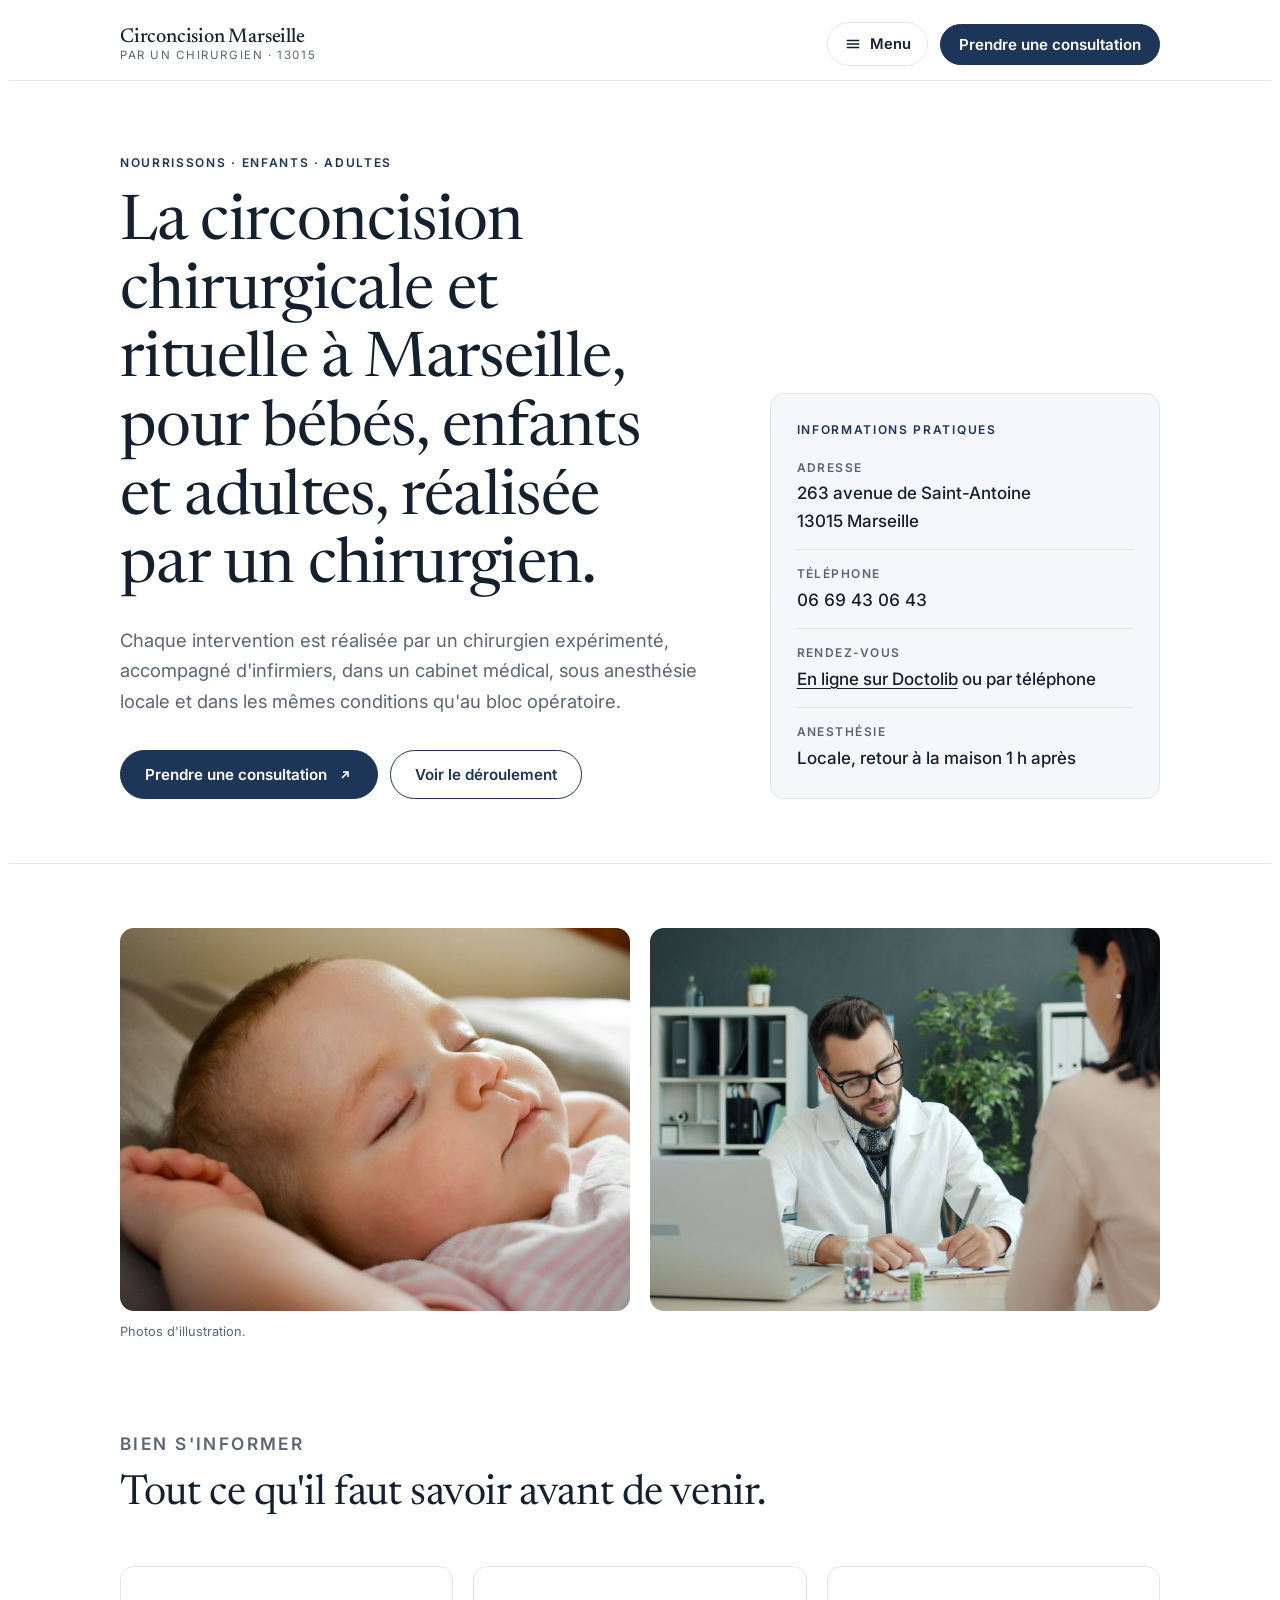
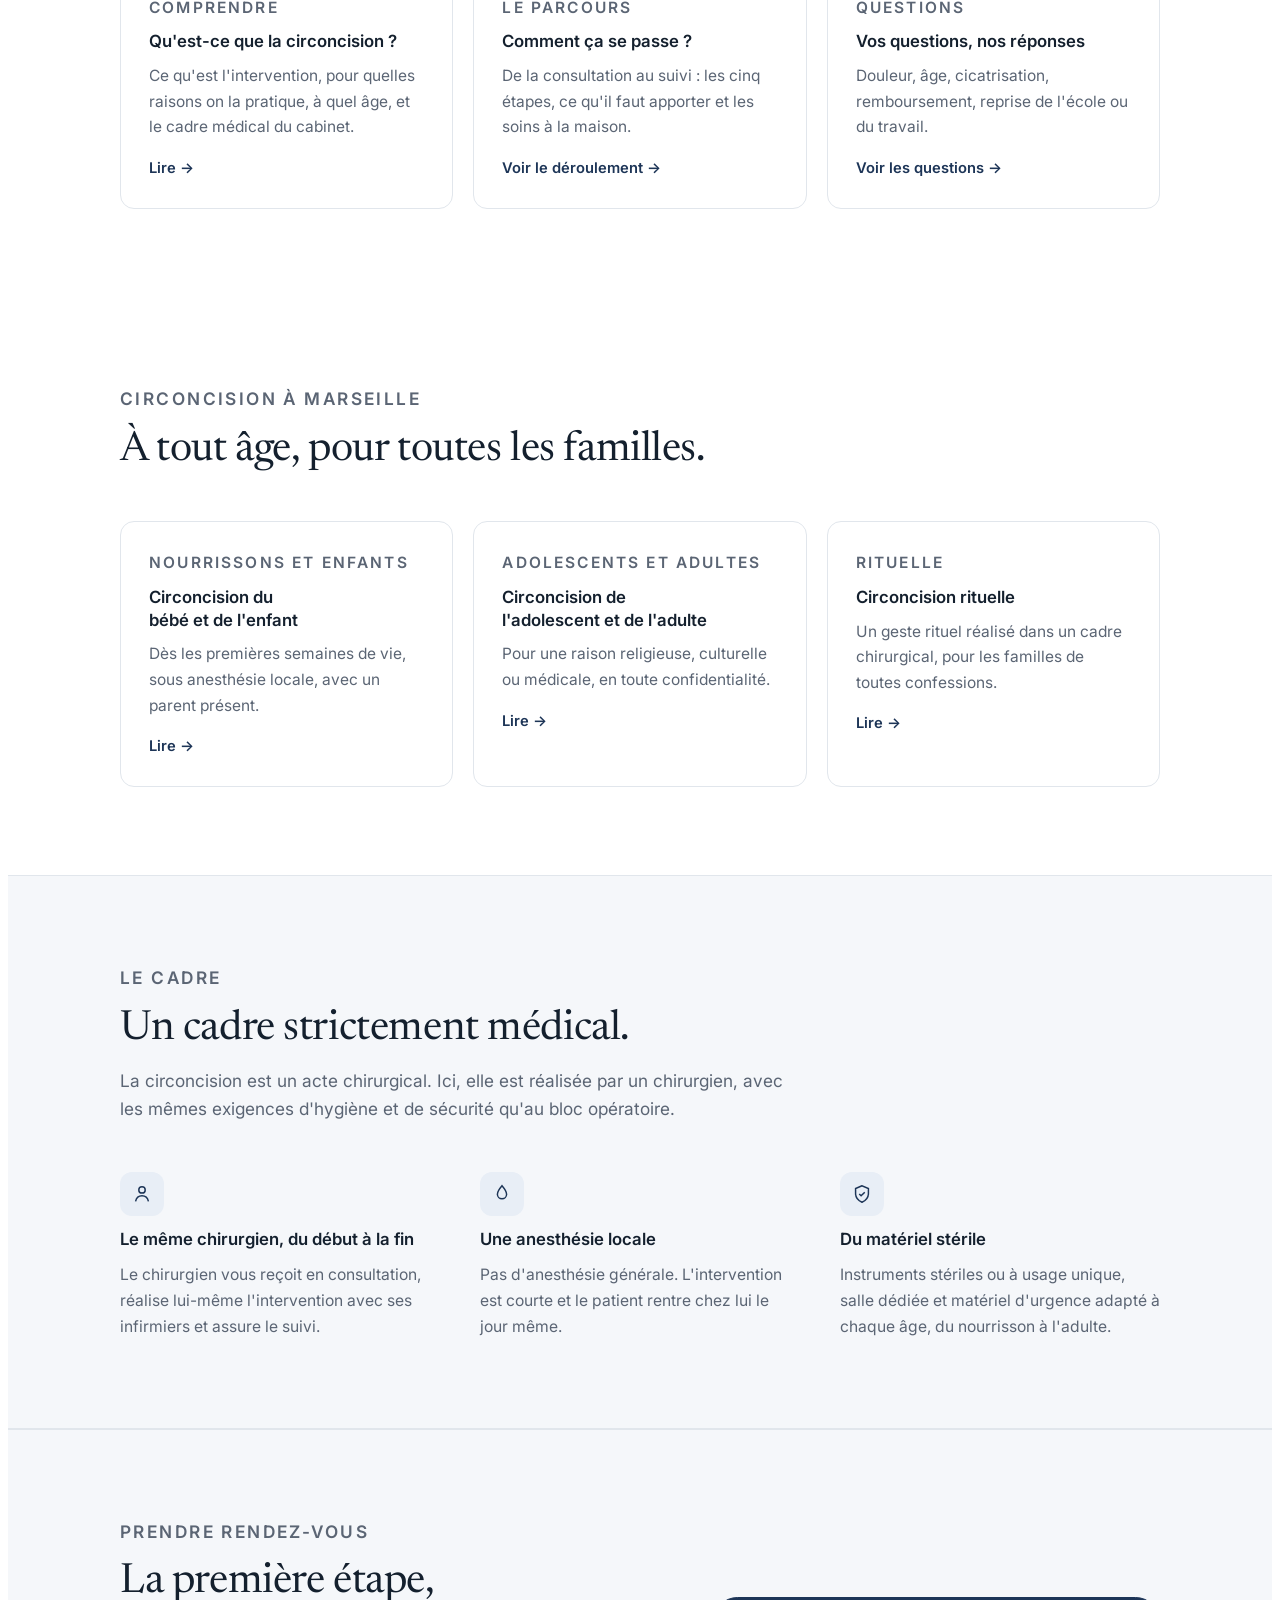
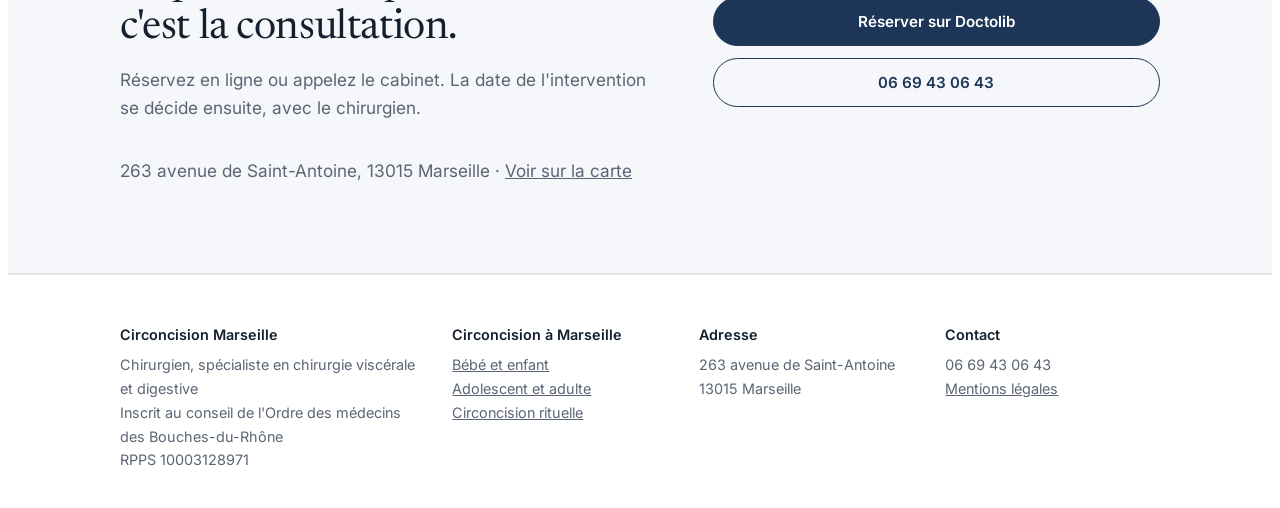
==== index.html @ a700fdf1 "Add files via upload" ====
<!doctype html>
<html lang="fr"><head><meta charset="utf-8"><meta name="viewport" content="width=device-width,initial-scale=1,viewport-fit=cover">
<title>Circoncision Marseille · Bébé, enfant et adulte · Par un chirurgien</title>
<meta name="description" content="Circoncision à Marseille pour bébés, enfants et adultes, chirurgicale ou rituelle, par un chirurgien sous anesthésie locale. Rendez-vous sur Doctolib ou au 06 69 43 06 43.">
<meta property="og:site_name" content="Circoncision Marseille par un chirurgien">
<meta name="google-site-verification" content="c0qmM_d3kMXVeMrVc6Ky9E0ub9-GybHgEHuJxb8BpMc">
<meta name="google-site-verification" content="s0igiYWlBnHsUi0on4MsOtNS3VM-auSryWVG869lVNU">
<link rel="preconnect" href="https://fonts.googleapis.com">
<link rel="stylesheet" href="https://fonts.googleapis.com/css2?family=Newsreader:opsz,wght@6..72,400;6..72,500&family=Inter:wght@400;500;600&display=swap">
<link rel="stylesheet" href="styles.css">
<link rel="canonical" href="https://circoncision-chirurgicale-marseille.com/">
<script type="application/ld+json">{"@context": "https://schema.org", "@type": "MedicalClinic", "name": "Circoncision Marseille par un chirurgien", "alternateName": "Circoncision Chirurgicale et Rituelle Marseille", "url": "https://circoncision-chirurgicale-marseille.com/", "telephone": "+33669430643", "email": "circoncision.marseille@gmail.com", "image": "https://circoncision-chirurgicale-marseille.com/photos/cabinet.jpg", "address": {"@type": "PostalAddress", "streetAddress": "263 avenue de Saint-Antoine", "postalCode": "13015", "addressLocality": "Marseille", "addressRegion": "Provence-Alpes-Côte d'Azur", "addressCountry": "FR"}, "areaServed": "Marseille", "medicalSpecialty": "Surgical", "availableService": {"@type": "MedicalProcedure", "name": "Circoncision"}, "description": "Circoncision chirurgicale et rituelle à Marseille pour nourrissons, enfants et adultes, réalisée par un chirurgien sous anesthésie locale."}</script>
<script type="application/ld+json">{"@context": "https://schema.org", "@type": "WebSite", "name": "Circoncision Marseille par un chirurgien", "alternateName": "Circoncision Chirurgicale et Rituelle Marseille", "url": "https://circoncision-chirurgicale-marseille.com/"}</script>
</head><body>
<header class="top"><div class="wrap">
  <a class="brand" href="index.html"><b>Circoncision Marseille</b><span>Par un chirurgien · 13015</span></a>
  <nav aria-label="Navigation principale"><a href="la-circoncision.html">La circoncision</a><a href="deroulement.html">Déroulement</a><a href="questions.html">Questions</a><a href="contact.html">Contact</a></nav>
  <div class="right"><details class="menu"><summary><svg viewBox="0 0 20 20" fill="none" stroke="currentColor" stroke-width="1.7" aria-hidden="true"><path d="M3 6h14M3 10h14M3 14h14"/></svg>Menu</summary>
    <div class="menu-panel"><a href="index.html" aria-current="page">Accueil</a><a href="la-circoncision.html">La circoncision</a><a href="deroulement.html">Déroulement</a><a href="questions.html">Questions</a><a href="contact.html">Contact</a><hr><a class="btn" href="https://www.doctolib.fr/chirurgien-visceral-et-digestif/marseille/stephane-cherki" target="_blank" rel="noopener">Prendre une consultation</a><span class="num menu-tel">06 69 43 06 43</span></div></details>
  <a class="btn cta-top" href="https://www.doctolib.fr/chirurgien-visceral-et-digestif/marseille/stephane-cherki" target="_blank" rel="noopener">Prendre une consultation</a></div>
</div></header>
<section class="hero" id="haut"><div class="wrap">
  <div>
    <p class="label">Nourrissons · Enfants · Adultes</p>
    <h1>La circoncision chirurgicale et rituelle à Marseille, pour bébés, enfants et adultes, réalisée par un chirurgien.</h1>
    <p class="lead">Chaque intervention est réalisée par un chirurgien expérimenté, accompagné d'infirmiers, dans un cabinet médical, sous anesthésie locale et dans les mêmes conditions qu'au bloc opératoire.</p>
    <div class="cta">
      <a class="btn" href="https://www.doctolib.fr/chirurgien-visceral-et-digestif/marseille/stephane-cherki" target="_blank" rel="noopener">Prendre une consultation
        <svg viewBox="0 0 16 16" fill="none" stroke="currentColor" stroke-width="1.6" aria-hidden="true"><path d="M5 11 11 5M6 5h5v5"/></svg></a>
      <a class="btn line" href="deroulement.html">Voir le déroulement</a>
    </div>
  </div>
  <aside class="panel" aria-label="Informations pratiques">
    <p class="label">Informations pratiques</p>
    <dl>
      <div><dt>Adresse</dt><dd>263 avenue de Saint-Antoine<br>13015 Marseille</dd></div>
      <div><dt>Téléphone</dt><dd class="num">06 69 43 06 43</dd></div>
      <div><dt>Rendez-vous</dt><dd><a href="https://www.doctolib.fr/chirurgien-visceral-et-digestif/marseille/stephane-cherki" target="_blank" rel="noopener">En ligne sur Doctolib</a> ou par téléphone</dd></div>
      <div><dt>Anesthésie</dt><dd>Locale, retour à la maison 1 h après</dd></div>
    </dl>
  </aside>
</div></section><section class="sec photos-sec"><div class="wrap">
  <div class="photos">
    <figure><img src="photos/bebe.jpg" alt="Nourrisson endormi, paisible" width="1100" height="733" loading="lazy"></figure>
    <figure><img src="photos/cabinet.jpg" alt="Consultation dans un cabinet médical" width="1000" height="563" loading="lazy"></figure>
  </div>
  <p class="photo-note">Photos d'illustration.</p>
</div></section><section class="sec"><div class="wrap">
  <div class="head"><p class="label">Bien s'informer</p><h2>Tout ce qu'il faut savoir avant de venir.</h2></div>
  <div class="tiles">
    <a class="tile" href="la-circoncision.html"><p class="label">Comprendre</p><h3>Qu'est-ce que la circoncision ?</h3><p>Ce qu'est l'intervention, pour quelles raisons on la pratique, à quel âge, et le cadre médical du cabinet.</p><span class="more">Lire →</span></a>
    <a class="tile" href="deroulement.html"><p class="label">Le parcours</p><h3>Comment ça se passe ?</h3><p>De la consultation au suivi : les cinq étapes, ce qu'il faut apporter et les soins à la maison.</p><span class="more">Voir le déroulement →</span></a>
    <a class="tile" href="questions.html"><p class="label">Questions</p><h3>Vos questions, nos réponses</h3><p>Douleur, âge, cicatrisation, remboursement, reprise de l'école ou du travail.</p><span class="more">Voir les questions →</span></a>
  </div>
</div></section>
<section class="sec"><div class="wrap">
  <div class="head"><p class="label">Circoncision à Marseille</p><h2>À tout âge, pour toutes les familles.</h2></div>
  <div class="tiles">
    <a class="tile" href="circoncision-bebe-marseille.html"><p class="label">Nourrissons et enfants</p><h3>Circoncision du bébé et de l'enfant</h3><p>Dès les premières semaines de vie, sous anesthésie locale, avec un parent présent.</p><span class="more">Lire →</span></a>
    <a class="tile" href="circoncision-adulte-marseille.html"><p class="label">Adolescents et adultes</p><h3>Circoncision de l'adolescent et de l'adulte</h3><p>Pour une raison religieuse, culturelle ou médicale, en toute confidentialité.</p><span class="more">Lire →</span></a>
    <a class="tile" href="circoncision-rituelle-marseille.html"><p class="label">Rituelle</p><h3>Circoncision rituelle</h3><p>Un geste rituel réalisé dans un cadre chirurgical, pour les familles de toutes confessions.</p><span class="more">Lire →</span></a>
  </div>
</div></section>
<section class="sec tint" id="cadre"><div class="wrap">
  <div class="head">
    <p class="label">Le cadre</p>
    <h2>Un cadre strictement médical.</h2>
    <p>La circoncision est un acte chirurgical. Ici, elle est réalisée par un chirurgien, avec les mêmes exigences d'hygiène et de sécurité qu'au bloc opératoire.</p>
  </div>
  <div class="cols">
    <div class="col">
      <span class="ico"><svg viewBox="0 0 24 24" fill="none" stroke="currentColor" stroke-width="1.6" aria-hidden="true"><circle cx="12" cy="7.5" r="3.5"/><path d="M5 20c.8-3.8 3.6-6 7-6s6.2 2.2 7 6"/></svg></span>
      <h3>Le même chirurgien, du début à la fin</h3>
      <p>Le chirurgien vous reçoit en consultation, réalise lui-même l'intervention avec ses infirmiers et assure le suivi.</p>
    </div>
    <div class="col">
      <span class="ico"><svg viewBox="0 0 24 24" fill="none" stroke="currentColor" stroke-width="1.6" aria-hidden="true"><path d="M12 3c3 3.5 5 6.4 5 9.2A5 5 0 0 1 7 12.2C7 9.4 9 6.5 12 3Z"/></svg></span>
      <h3>Une anesthésie locale</h3>
      <p>Pas d'anesthésie générale. L'intervention est courte et le patient rentre chez lui le jour même.</p>
    </div>
    <div class="col">
      <span class="ico"><svg viewBox="0 0 24 24" fill="none" stroke="currentColor" stroke-width="1.6" aria-hidden="true"><path d="M12 3 5 6v5.5c0 4.3 3 7.7 7 9.5 4-1.8 7-5.2 7-9.5V6l-7-3Z"/><path d="m9 12 2 2 4-4"/></svg></span>
      <h3>Du matériel stérile</h3>
      <p>Instruments stériles ou à usage unique, salle dédiée et matériel d'urgence adapté à chaque âge, du nourrisson à l'adulte.</p>
    </div>
  </div>
</div></section><section class="sec tint" id="contact"><div class="wrap contact">
  <div class="head" style="margin-bottom:0">
    <p class="label">Prendre rendez-vous</p>
    <h2>La première étape, c'est la consultation.</h2>
    <p>Réservez en ligne ou appelez le cabinet. La date de l'intervention se décide ensuite, avec le chirurgien.</p>
    <p class="where">263 avenue de Saint-Antoine, 13015 Marseille · <a href="https://www.google.com/maps/search/?api=1&query=263+avenue+de+Saint-Antoine+13015+Marseille" target="_blank" rel="noopener">Voir sur la carte</a></p>
  </div>
  <div class="actions">
    <a class="btn" href="https://www.doctolib.fr/chirurgien-visceral-et-digestif/marseille/stephane-cherki" target="_blank" rel="noopener">Réserver sur Doctolib</a>
    <span class="btn line num">06 69 43 06 43</span>
  </div>
</div></section><footer><div class="wrap">
  <div class="grid">
    <div><b>Circoncision Marseille</b>Chirurgien, spécialiste en chirurgie viscérale et digestive<br>Inscrit au conseil de l'Ordre des médecins des Bouches-du-Rhône<br>RPPS 10003128971</div>
    <div><b>Circoncision à Marseille</b><a href="circoncision-bebe-marseille.html">Bébé et enfant</a><br><a href="circoncision-adulte-marseille.html">Adolescent et adulte</a><br><a href="circoncision-rituelle-marseille.html">Circoncision rituelle</a></div>
    <div><b>Adresse</b>263 avenue de Saint-Antoine<br>13015 Marseille</div>
    <div><b>Contact</b><span class="num">06 69 43 06 43</span><br><a href="mentions-legales.html">Mentions légales</a></div>
  </div>
  </div>
</div></footer>
<div class="mbar" aria-label="Actions rapides">
  <a class="btn line" href="tel:+33669430643">Appeler</a>
  <a class="btn" href="https://www.doctolib.fr/chirurgien-visceral-et-digestif/marseille/stephane-cherki" target="_blank" rel="noopener">Doctolib</a>
</div>

</body></html>
---- styles.css ----
/* Layout : cabinet médical sobre. Titres en serif fin, texte en sans-serif, une colonne de lecture large,
   sections alternées blanc / gris très clair, parcours en frise verticale, barre d'appel fixe sur mobile. */
:root{
  --bg:#ffffff; --tint:#f5f7fa; --ink:#14202e; --muted:#5b6574; --line:#e1e6ec;
  --navy:#1d3557; --navy-ink:#ffffff; --soft:#e8eef6; --alert:#9b2c2c;
  --f-display:"Newsreader",Georgia,"Times New Roman",serif;
  --f-body:"Inter",system-ui,-apple-system,"Segoe UI",sans-serif;
}
@media (prefers-color-scheme: dark){:root:not([data-theme="light"]){
  --bg:#10161f; --tint:#151d28; --ink:#e9edf2; --muted:#a3adba; --line:#263142;
  --navy:#9db8e0; --navy-ink:#0d1520; --soft:#1c2736; --alert:#f19a9a; color-scheme:dark}}
:root[data-theme="dark"]{
  --bg:#10161f; --tint:#151d28; --ink:#e9edf2; --muted:#a3adba; --line:#263142;
  --navy:#9db8e0; --navy-ink:#0d1520; --soft:#1c2736; --alert:#f19a9a; color-scheme:dark}
*{box-sizing:border-box}
html{scroll-behavior:smooth}
@media (prefers-reduced-motion:reduce){html{scroll-behavior:auto}}
body{background:var(--bg);color:var(--ink);font-family:var(--f-body);font-size:17px;line-height:1.65;-webkit-font-smoothing:antialiased}
.wrap{max-width:1080px;margin:0 auto;padding-left:max(20px,env(safe-area-inset-left,0px));padding-right:max(20px,env(safe-area-inset-right,0px))}
h1,h2,h3{margin:0;text-wrap:balance}
h1,h2{font-family:var(--f-display);font-weight:400;letter-spacing:-.01em;line-height:1.1}
h1{font-size:clamp(2.4rem,5.4vw,3.9rem)}
h2{font-size:clamp(1.9rem,3.6vw,2.6rem)}
h3{font-family:var(--f-body);font-size:1.05rem;font-weight:600;line-height:1.35}
p{margin:0}
a{color:inherit}
:focus-visible{outline:2px solid var(--navy);outline-offset:3px;border-radius:2px}
.label{font-size:.75rem;font-weight:600;letter-spacing:.14em;text-transform:uppercase;color:var(--navy)}
.muted{color:var(--muted)}
.btn{display:inline-flex;align-items:center;justify-content:center;gap:10px;background:var(--navy);color:var(--navy-ink);border-radius:999px;padding:14px 24px;font:600 .95rem var(--f-body);text-decoration:none;border:1.5px solid var(--navy);white-space:nowrap}
.btn:hover{filter:brightness(1.12)}
.btn.line{background:transparent;color:var(--navy)}
.btn svg{width:16px;height:16px}

/* En-tête */
body::before{content:"";position:fixed;inset:0 0 auto;height:env(safe-area-inset-top,0px);z-index:10;background:var(--bg)}
header.top{position:sticky;top:env(safe-area-inset-top,0px);z-index:9;background:color-mix(in srgb,var(--bg) 92%,transparent);backdrop-filter:blur(8px);border-bottom:1px solid var(--line)}
header.top .wrap{display:flex;align-items:center;justify-content:space-between;gap:24px;padding-block:14px}
.brand{display:flex;flex-direction:column;line-height:1.15;text-decoration:none}
.brand b{font-family:var(--f-display);font-weight:500;font-size:1.25rem;letter-spacing:-.01em}
.brand span{font-size:.72rem;letter-spacing:.14em;text-transform:uppercase;color:var(--muted)}
nav{display:flex;gap:28px;font-size:.92rem}
nav a{text-decoration:none;color:var(--muted)}
nav a:hover{color:var(--ink)}
.top .btn{padding:10px 18px}
.right{display:flex;align-items:center;gap:12px}
.menu{position:relative;border-bottom:0}
header.top nav{display:none}
.menu summary{list-style:none;cursor:pointer;display:flex;align-items:center;gap:8px;padding:9px 16px;border:1.5px solid var(--line);border-radius:999px;font-weight:600;font-size:.92rem;color:var(--ink)}
.menu summary::-webkit-details-marker{display:none}
.menu summary::after{display:none}
.menu summary svg{width:18px;height:18px}
.menu[open] summary{border-color:var(--navy)}
.menu-panel{position:absolute;right:0;top:calc(100% + 10px);width:min(300px,calc(100vw - 32px));background:var(--bg);border:1px solid var(--line);border-radius:14px;box-shadow:0 12px 32px rgba(10,20,40,.12);padding:10px;display:grid;gap:2px;z-index:30}
.menu-panel a:not(.btn){display:block;padding:11px 12px;border-radius:8px;text-decoration:none;font-weight:500}
.menu-panel a:not(.btn):hover{background:var(--tint)}
.menu-panel a[aria-current="page"]{background:var(--soft);color:var(--navy);font-weight:600}
.menu-panel hr{border:0;border-top:1px solid var(--line);margin:8px 4px}
.menu-panel .btn{margin:4px 4px 0}
.menu-panel .menu-tel{text-align:center;padding:10px;color:var(--muted)}

/* Héros */
.hero{padding-block:72px 64px;border-bottom:1px solid var(--line)}
.hero .wrap{display:grid;grid-template-columns:minmax(0,1.5fr) minmax(0,1fr);gap:64px;align-items:end}
.hero h1{margin-top:18px}
.hero .lead{margin-top:22px;font-size:1.15rem;color:var(--muted);max-width:33em}
.hero .cta{display:flex;gap:12px;flex-wrap:wrap;margin-top:34px}
.panel{border:1px solid var(--line);border-radius:14px;padding:26px;display:grid;gap:18px;background:var(--tint)}
.panel dl{margin:0;display:grid;gap:14px}
.panel dl div{display:grid;gap:2px;padding-bottom:14px;border-bottom:1px solid var(--line)}
.panel dl div:last-child{border:0;padding-bottom:0}
.panel dt{font-size:.75rem;letter-spacing:.12em;text-transform:uppercase;color:var(--muted);font-weight:600}
.panel dd{margin:0;font-weight:500}
.panel dd a{text-underline-offset:3px}
.num{font-variant-numeric:tabular-nums;user-select:all;white-space:nowrap}

/* Sections */
section.sec{padding-block:88px}
section.tint{background:var(--tint);border-block:1px solid var(--line)}
.head{display:grid;gap:14px;max-width:40em;margin-bottom:48px}
.head p{color:var(--muted);font-size:1.08rem}
.cols{display:grid;grid-template-columns:repeat(3,minmax(0,1fr));gap:40px}
.col{display:grid;gap:12px;align-content:start}
.col p{color:var(--muted);font-size:.98rem}
.ico{width:44px;height:44px;border-radius:12px;background:var(--soft);display:grid;place-items:center;color:var(--navy)}
.ico svg{width:22px;height:22px}

/* Définition */
.define{display:grid;grid-template-columns:minmax(0,1fr) minmax(0,1.25fr);gap:64px;align-items:start}
.define .big{font-family:var(--f-display);font-size:clamp(1.35rem,2.3vw,1.7rem);line-height:1.45;color:var(--ink)}
.facts{display:grid;gap:0;border-top:1px solid var(--line)}
.facts div{display:grid;grid-template-columns:150px 1fr;gap:20px;padding-block:18px;border-bottom:1px solid var(--line)}
.facts dt{font-weight:600}
.facts dd{margin:0;color:var(--muted)}
.facts{margin:0}

/* Parcours */
.timeline{list-style:none;margin:0;padding:0;display:grid;gap:0;max-width:760px}
.timeline li{display:grid;grid-template-columns:56px 1fr;gap:20px;position:relative;padding-bottom:34px}
.timeline li:last-child{padding-bottom:0}
.timeline li::before{content:"";position:absolute;left:19px;top:42px;bottom:4px;width:2px;background:var(--line)}
.timeline li:last-child::before{display:none}
.dot{width:40px;height:40px;border-radius:50%;border:1.5px solid var(--navy);color:var(--navy);display:grid;place-items:center;font-family:var(--f-display);font-size:1.2rem;background:var(--bg)}
section.tint .dot{background:var(--tint)}
.timeline .when{font-size:.75rem;letter-spacing:.12em;text-transform:uppercase;color:var(--muted);font-weight:600}
.timeline h3{margin-top:2px;font-size:1.12rem}
.timeline p{color:var(--muted);margin-top:6px;max-width:36em}

/* Avant / après */
.cards{display:grid;grid-template-columns:repeat(3,minmax(0,1fr));gap:20px}
.card{border:1px solid var(--line);border-radius:14px;padding:28px;display:grid;gap:12px;align-content:start;background:var(--bg)}
.card p,.card li{color:var(--muted);font-size:.97rem}
.card ul{margin:0;padding-left:18px;display:grid;gap:6px}
.card.alert{border-color:color-mix(in srgb,var(--alert) 45%,var(--line))}
.card.alert .label{color:var(--alert)}
.card .phone{font-family:var(--f-display);font-size:1.6rem;color:var(--ink)}

/* Questions */
.faq{display:grid;grid-template-columns:minmax(0,1fr) minmax(0,1fr);gap:0 56px}
.faq h3.group{grid-column:1/-1;margin:36px 0 4px;font-size:.75rem;letter-spacing:.14em;text-transform:uppercase;color:var(--navy)}
.faq h3.group:first-child{margin-top:0}
details{border-bottom:1px solid var(--line)}
summary{list-style:none;cursor:pointer;display:flex;justify-content:space-between;align-items:flex-start;gap:16px;padding-block:18px;font-weight:600}
summary::-webkit-details-marker{display:none}
summary::after{content:"";flex:0 0 10px;height:10px;margin-top:8px;border-right:1.5px solid var(--muted);border-bottom:1.5px solid var(--muted);transform:rotate(45deg);transition:transform .2s}
details[open] summary::after{transform:rotate(225deg);margin-top:12px}
details p{color:var(--muted);padding-bottom:20px}
@media (prefers-reduced-motion:reduce){summary::after{transition:none}}

/* Contact */
.contact{display:grid;grid-template-columns:minmax(0,1.2fr) minmax(0,1fr);gap:56px;align-items:center}
.contact .actions{display:grid;gap:12px}
.contact .actions .btn{width:100%}
.contact .where{margin-top:20px;color:var(--muted)}

/* Pied de page */
footer{border-top:1px solid var(--line);padding-block:48px 28px;font-size:.9rem;color:var(--muted)}
footer .grid{display:grid;grid-template-columns:1.4fr 1fr 1fr 1fr;gap:32px}
footer b{display:block;color:var(--ink);font-weight:600;margin-bottom:6px}
.legal{margin-top:40px;padding-top:28px;border-top:1px solid var(--line);display:grid;gap:10px;font-size:.82rem}
.legal h2{font-family:var(--f-body);font-size:.75rem;letter-spacing:.14em;text-transform:uppercase;font-weight:600;color:var(--ink)}
.legal b{color:var(--ink);display:inline;margin:0}

/* Barre mobile */
.mbar{display:none}
@media (max-width:900px){
  nav{display:none}
  .hero{padding-block:48px}
  .hero .wrap,.define,.contact{grid-template-columns:1fr;gap:40px}
  .cols,.cards{grid-template-columns:1fr}
  .faq{grid-template-columns:1fr}
  footer .grid{grid-template-columns:1fr}
  section.sec{padding-block:64px}
}
@media (max-width:640px){
  .top .cta-top{display:none}
  .facts div{grid-template-columns:1fr;gap:4px}
  .mbar{display:grid;grid-template-columns:1fr 1fr;gap:10px;position:fixed;left:0;right:0;bottom:0;z-index:20;background:var(--bg);border-top:1px solid var(--line);
        padding:10px max(16px,env(safe-area-inset-right,0px)) calc(10px + env(safe-area-inset-bottom,0px)) max(16px,env(safe-area-inset-left,0px))}
  .mbar .btn{padding:12px 10px;font-size:.9rem}
  body{padding-bottom:76px}
}

nav a[aria-current="page"]{color:var(--ink);font-weight:600}
.pagehead{padding-block:64px 48px;border-bottom:1px solid var(--line);background:var(--tint)}
.pagehead .wrap{display:grid;gap:14px}
.pagehead p.intro{color:var(--muted);font-size:1.12rem;max-width:38em}
.crumb{font-size:.85rem;color:var(--muted)}
.crumb a{text-underline-offset:3px}
.tiles{display:grid;grid-template-columns:repeat(3,minmax(0,1fr));gap:20px}
.tile{display:grid;gap:10px;align-content:start;border:1px solid var(--line);border-radius:14px;padding:28px;text-decoration:none;background:var(--bg);transition:border-color .2s}
.tile:hover{border-color:var(--navy)}
.tile p{color:var(--muted);font-size:.97rem}
.tile .more{color:var(--navy);font-weight:600;font-size:.92rem;margin-top:6px}
.next{display:flex;justify-content:space-between;gap:16px;flex-wrap:wrap;margin-top:56px;padding-top:28px;border-top:1px solid var(--line)}
.next a{text-decoration:none;font-weight:600;color:var(--navy)}
@media (max-width:900px){.tiles{grid-template-columns:1fr}}

/* Photos */
section.sec.photos-sec{padding-block:64px 0}
.photos{display:grid;grid-template-columns:minmax(0,1fr) minmax(0,1fr);gap:20px}
.photos figure,.photo-wide{margin:0;border-radius:14px;overflow:hidden;background:var(--tint)}
.photos img,.photo-wide img{display:block;width:100%;height:100%;object-fit:cover;aspect-ratio:4/3}
.side-photo{margin:28px 0 0;max-width:420px}
.side-photo img{display:block;width:100%;height:auto;aspect-ratio:4/3;object-fit:cover;border-radius:14px}
.photo-note{margin-top:10px;font-size:.8rem;color:var(--muted)}
@media (max-width:640px){.photos{grid-template-columns:1fr;gap:14px}.side-photo{max-width:none}}
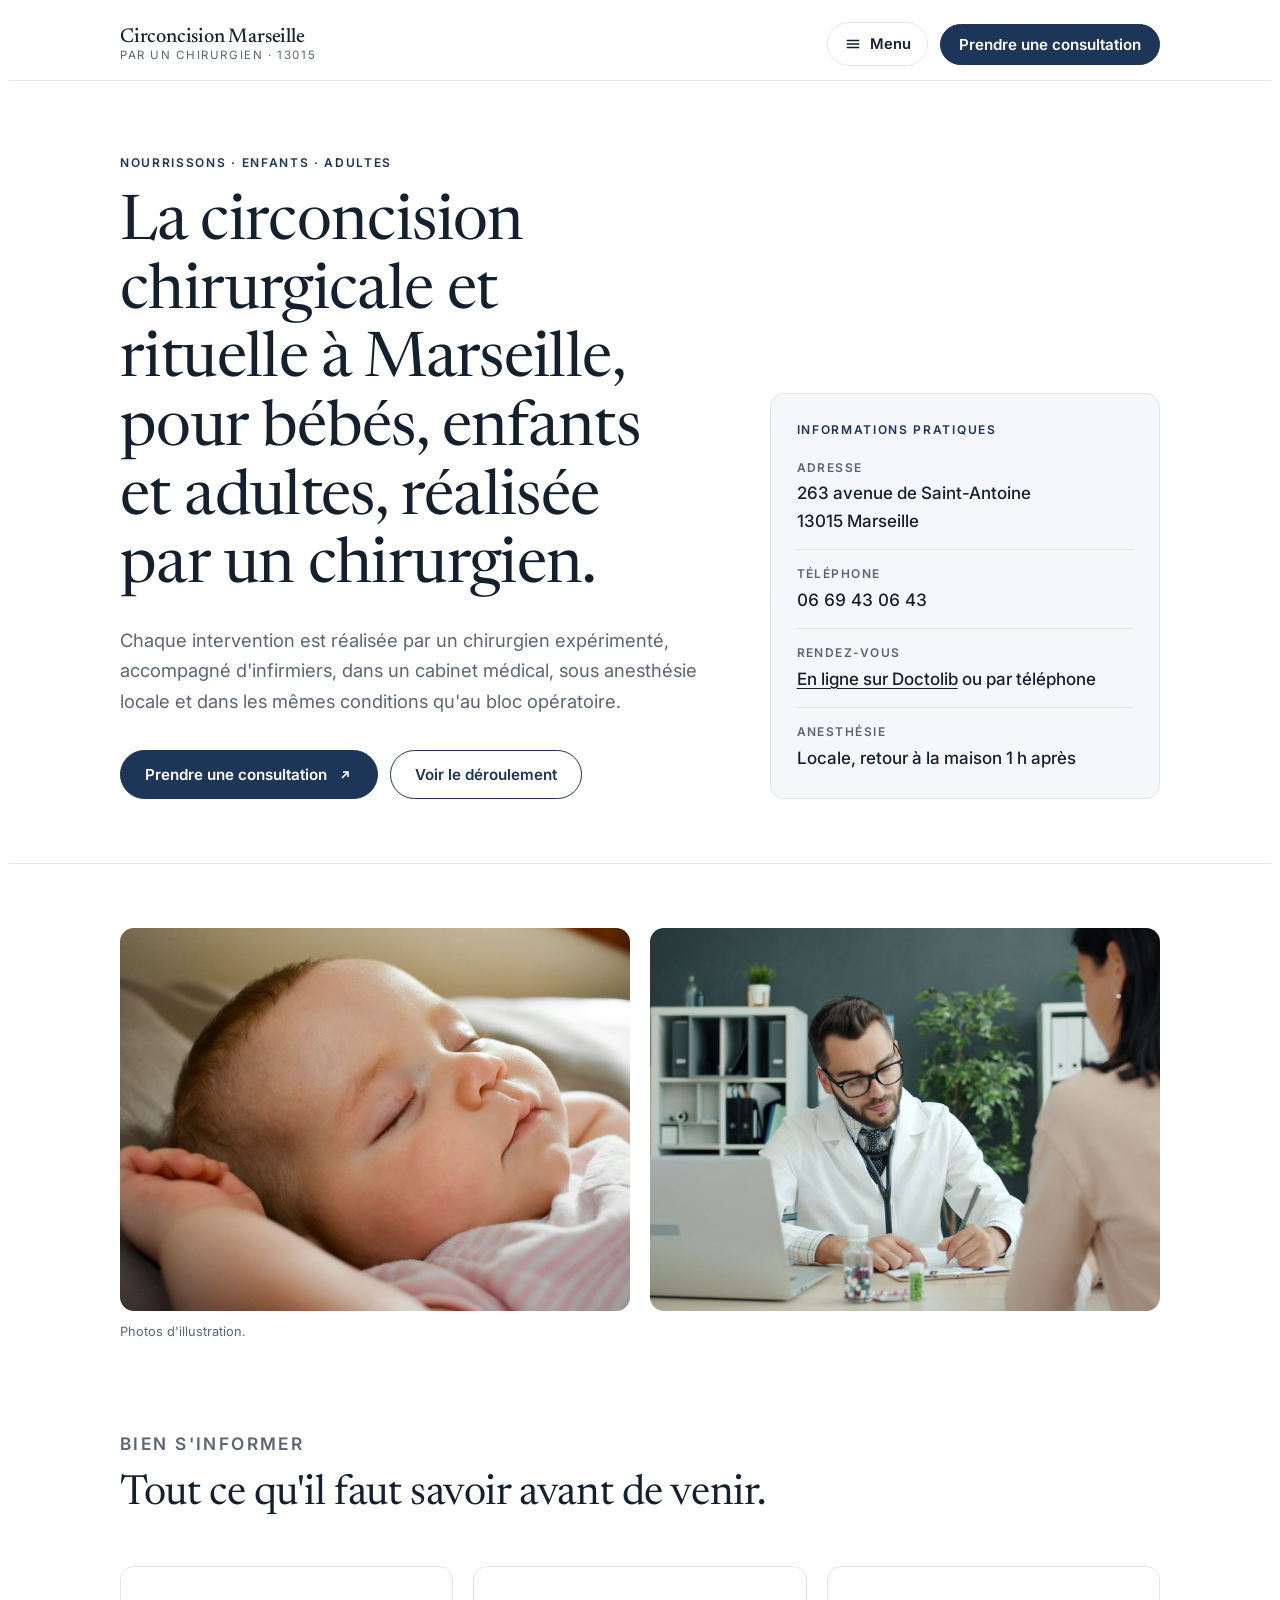
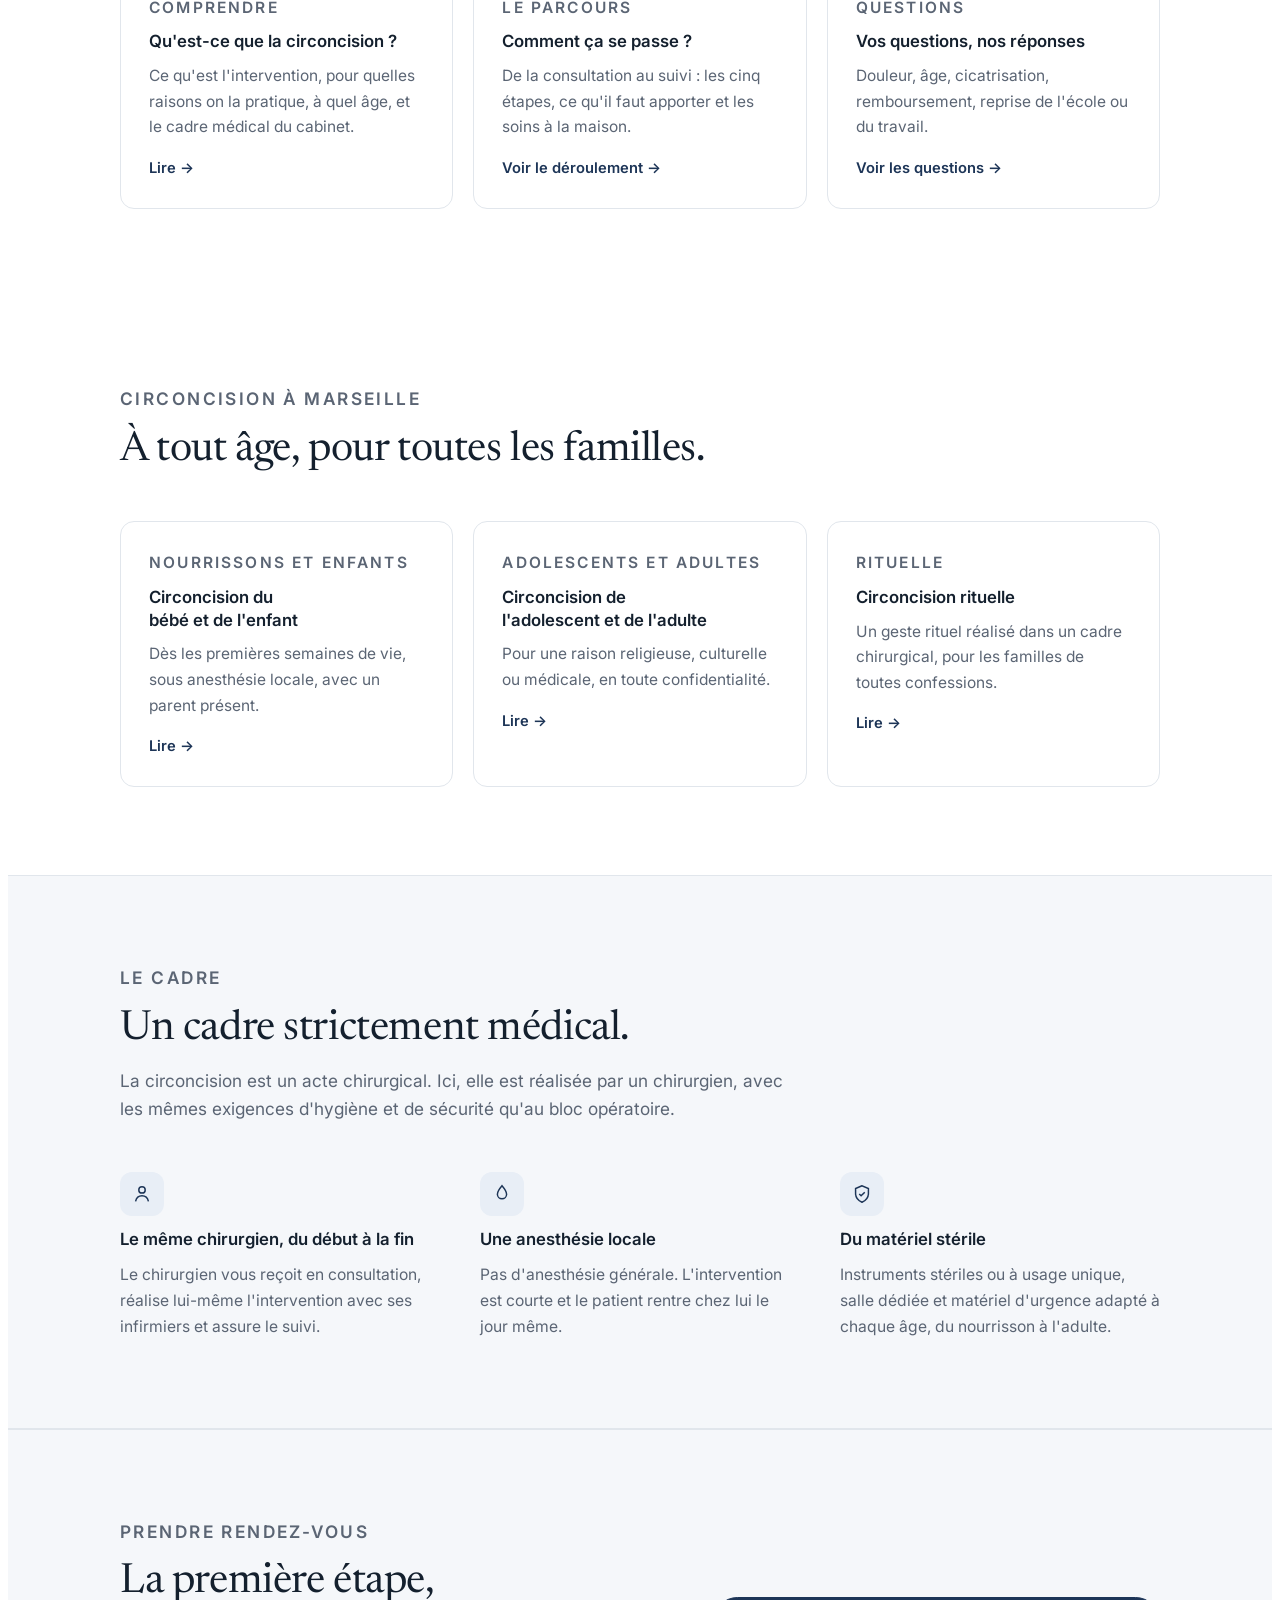
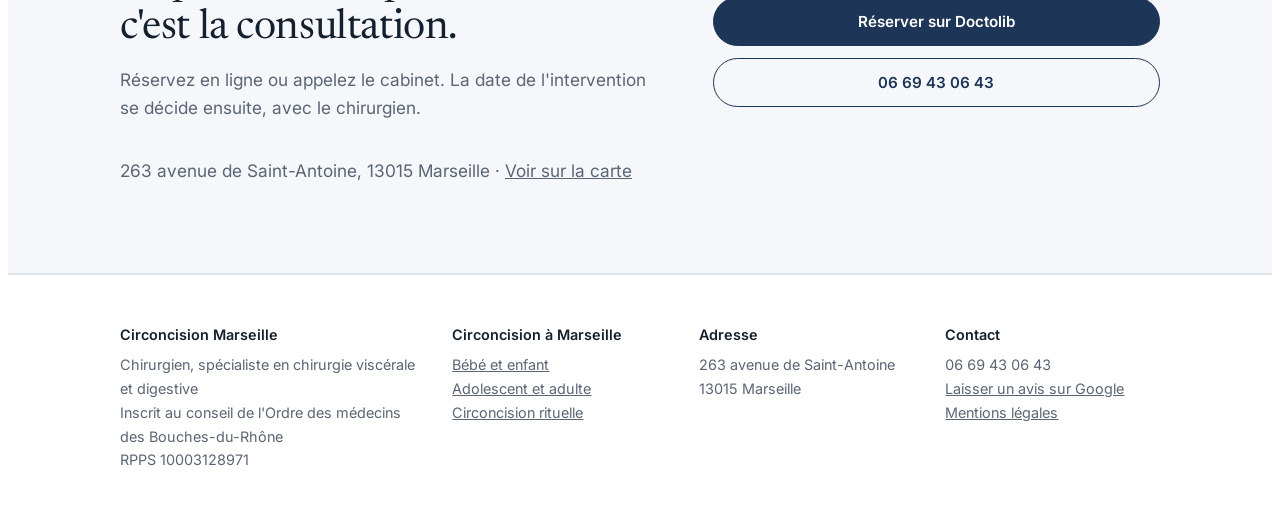
==== commit f8113671: "Ajout du lien Laisser un avis sur Google" ====
--- a/index.html
+++ b/index.html
@@ -100,7 +100,7 @@
     <div><b>Circoncision Marseille</b>Chirurgien, spécialiste en chirurgie viscérale et digestive<br>Inscrit au conseil de l'Ordre des médecins des Bouches-du-Rhône<br>RPPS 10003128971</div>
     <div><b>Circoncision à Marseille</b><a href="circoncision-bebe-marseille.html">Bébé et enfant</a><br><a href="circoncision-adulte-marseille.html">Adolescent et adulte</a><br><a href="circoncision-rituelle-marseille.html">Circoncision rituelle</a></div>
     <div><b>Adresse</b>263 avenue de Saint-Antoine<br>13015 Marseille</div>
-    <div><b>Contact</b><span class="num">06 69 43 06 43</span><br><a href="mentions-legales.html">Mentions légales</a></div>
+    <div><b>Contact</b><span class="num">06 69 43 06 43</span><br><a href="https://search.google.com/local/writereview?placeid=ChIJVTwFk2jryRIR-bHoEnYeXoQ" target="_blank" rel="noopener">Laisser un avis sur Google</a><br><a href="mentions-legales.html">Mentions légales</a></div>
   </div>
   </div>
 </div></footer>
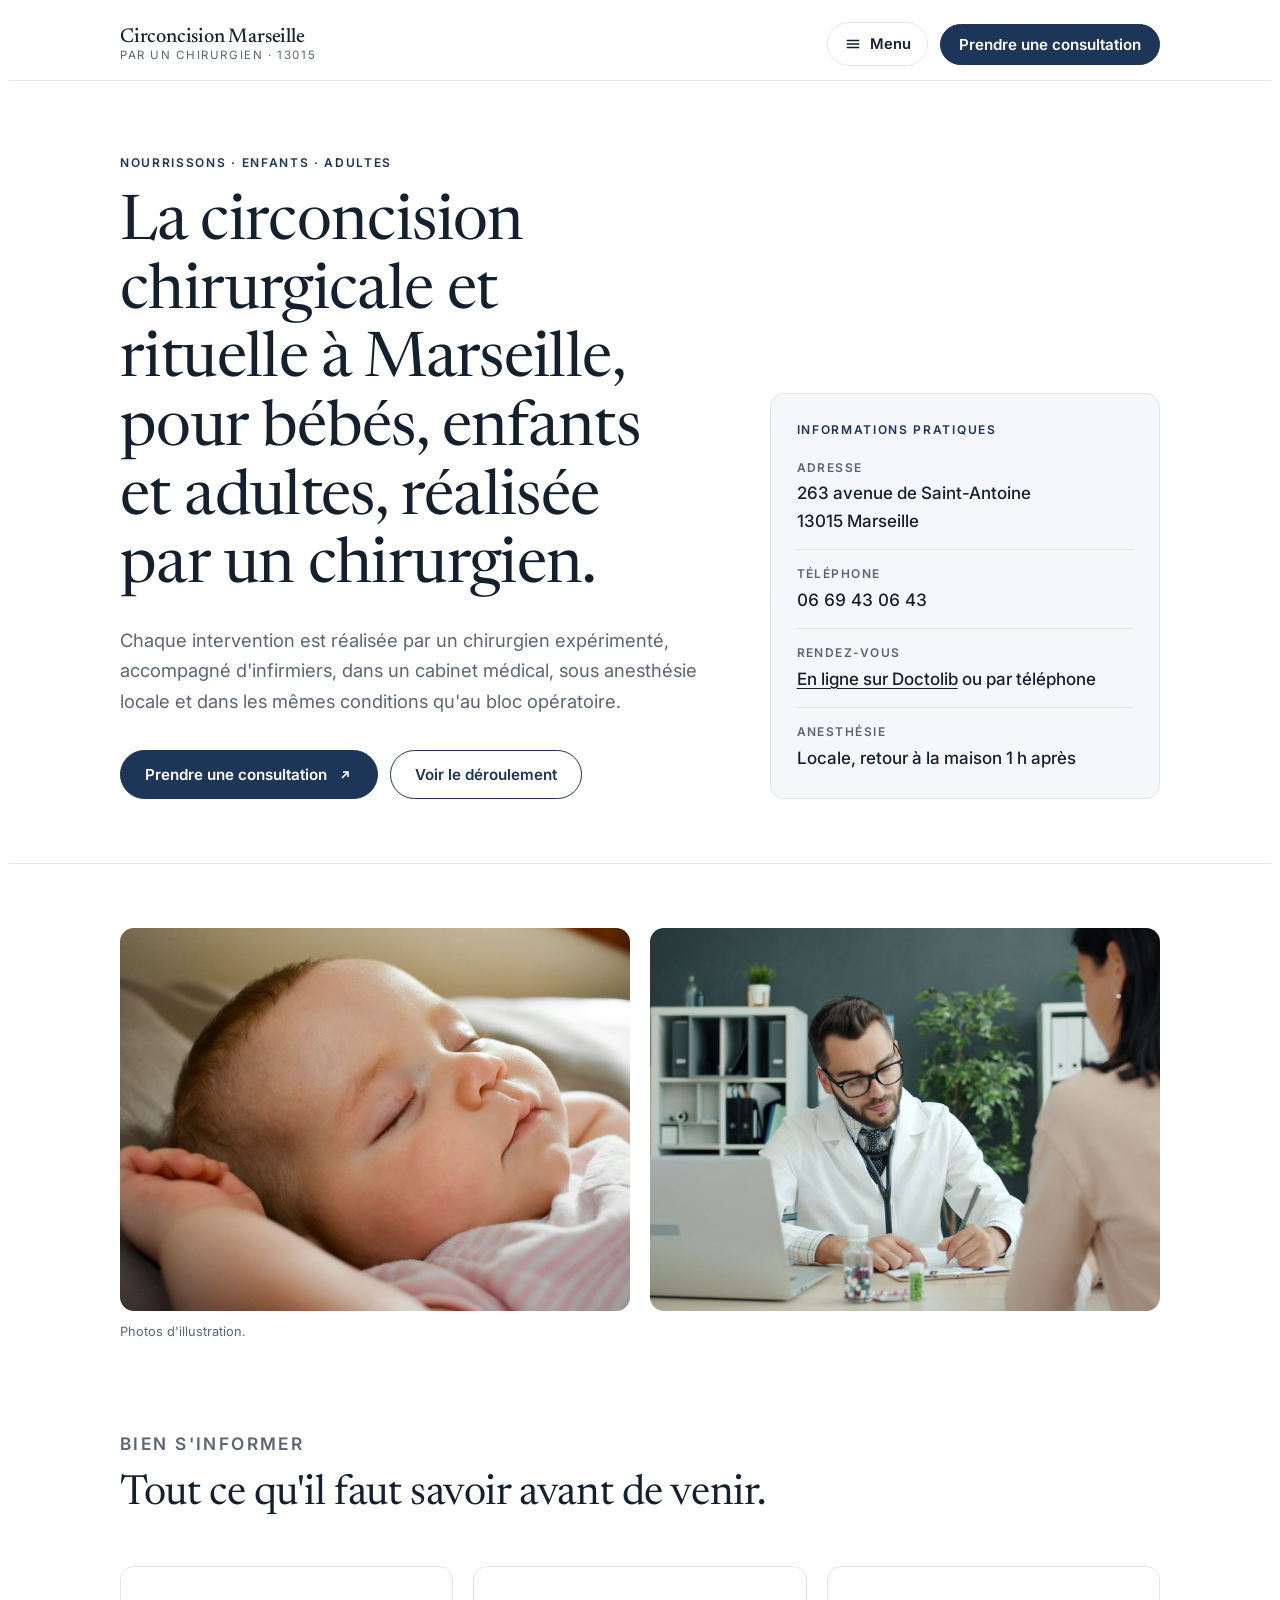
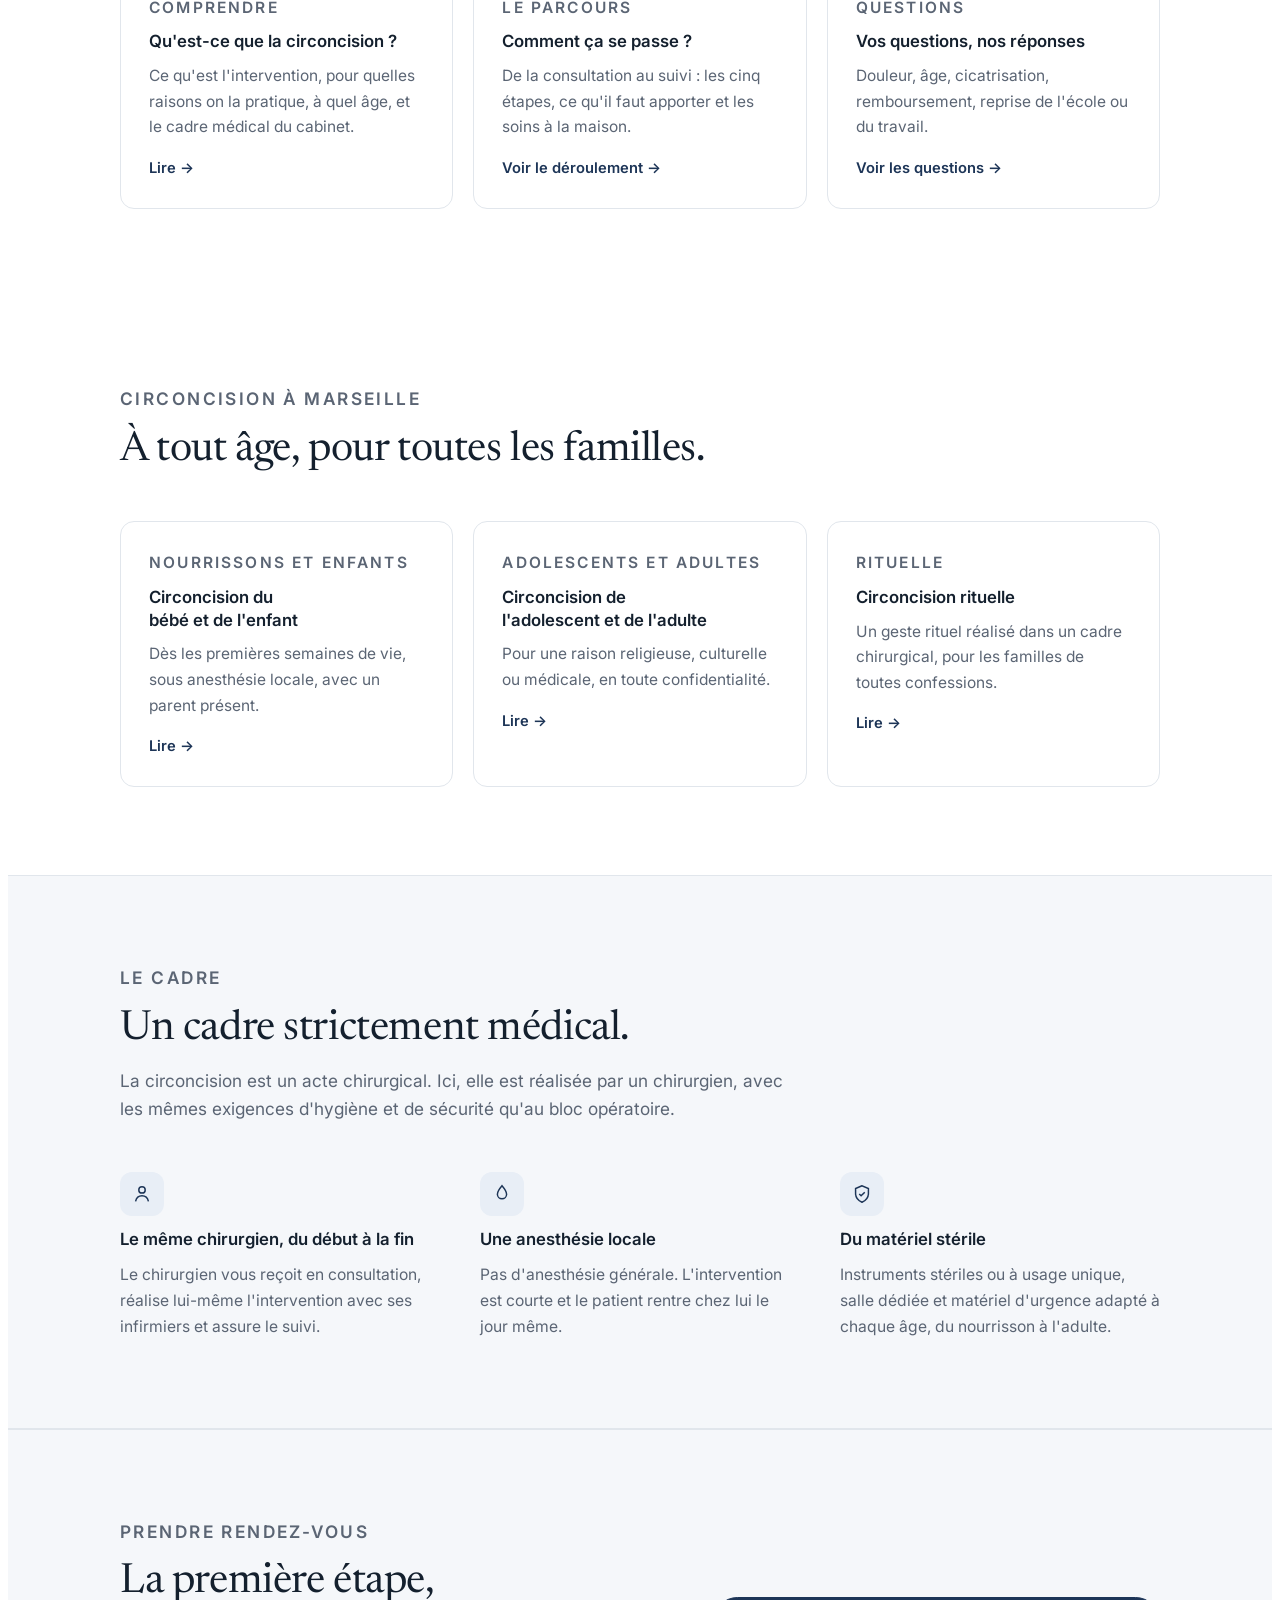
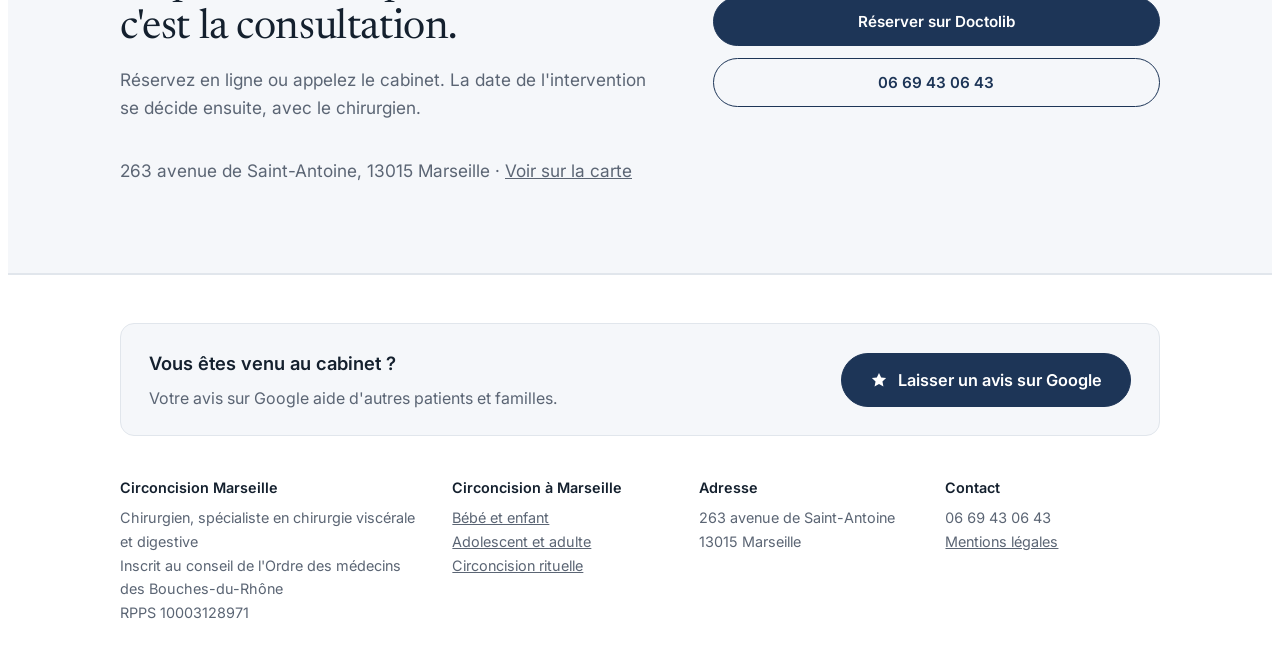
==== commit 34a820b2: "Bouton Laisser un avis sur Google plus visible" ====
--- a/index.html
+++ b/index.html
@@ -96,11 +96,12 @@
     <span class="btn line num">06 69 43 06 43</span>
   </div>
 </div></section><footer><div class="wrap">
+  <div class="avis"><p><b>Vous êtes venu au cabinet ?</b>Votre avis sur Google aide d'autres patients et familles.</p><a class="btn" href="https://search.google.com/local/writereview?placeid=ChIJVTwFk2jryRIR-bHoEnYeXoQ" target="_blank" rel="noopener"><svg viewBox="0 0 24 24" aria-hidden="true"><path fill="currentColor" d="M12 2.5l2.9 6.1 6.6.8-4.9 4.6 1.3 6.6L12 17.3l-5.9 3.3 1.3-6.6-4.9-4.6 6.6-.8z"/></svg>Laisser un avis sur Google</a></div>
   <div class="grid">
     <div><b>Circoncision Marseille</b>Chirurgien, spécialiste en chirurgie viscérale et digestive<br>Inscrit au conseil de l'Ordre des médecins des Bouches-du-Rhône<br>RPPS 10003128971</div>
     <div><b>Circoncision à Marseille</b><a href="circoncision-bebe-marseille.html">Bébé et enfant</a><br><a href="circoncision-adulte-marseille.html">Adolescent et adulte</a><br><a href="circoncision-rituelle-marseille.html">Circoncision rituelle</a></div>
     <div><b>Adresse</b>263 avenue de Saint-Antoine<br>13015 Marseille</div>
-    <div><b>Contact</b><span class="num">06 69 43 06 43</span><br><a href="https://search.google.com/local/writereview?placeid=ChIJVTwFk2jryRIR-bHoEnYeXoQ" target="_blank" rel="noopener">Laisser un avis sur Google</a><br><a href="mentions-legales.html">Mentions légales</a></div>
+    <div><b>Contact</b><span class="num">06 69 43 06 43</span><br><a href="mentions-legales.html">Mentions légales</a></div>
   </div>
   </div>
 </div></footer>
--- a/styles.css
+++ b/styles.css
@@ -138,6 +138,11 @@
 footer{border-top:1px solid var(--line);padding-block:48px 28px;font-size:.9rem;color:var(--muted)}
 footer .grid{display:grid;grid-template-columns:1.4fr 1fr 1fr 1fr;gap:32px}
 footer b{display:block;color:var(--ink);font-weight:600;margin-bottom:6px}
+footer .avis{display:flex;align-items:center;justify-content:space-between;gap:18px 32px;flex-wrap:wrap;padding:24px 28px;margin-bottom:40px;border:1px solid var(--line);border-radius:14px;background:var(--tint);font-size:1rem}
+footer .avis b{font-size:1.15rem}
+footer .avis .btn{padding:16px 28px;font-size:1.02rem}
+footer .avis .btn svg{width:18px;height:18px}
+@media (max-width:640px){footer .avis{padding:22px 20px}footer .avis .btn{width:100%}}
 .legal{margin-top:40px;padding-top:28px;border-top:1px solid var(--line);display:grid;gap:10px;font-size:.82rem}
 .legal h2{font-family:var(--f-body);font-size:.75rem;letter-spacing:.14em;text-transform:uppercase;font-weight:600;color:var(--ink)}
 .legal b{color:var(--ink);display:inline;margin:0}
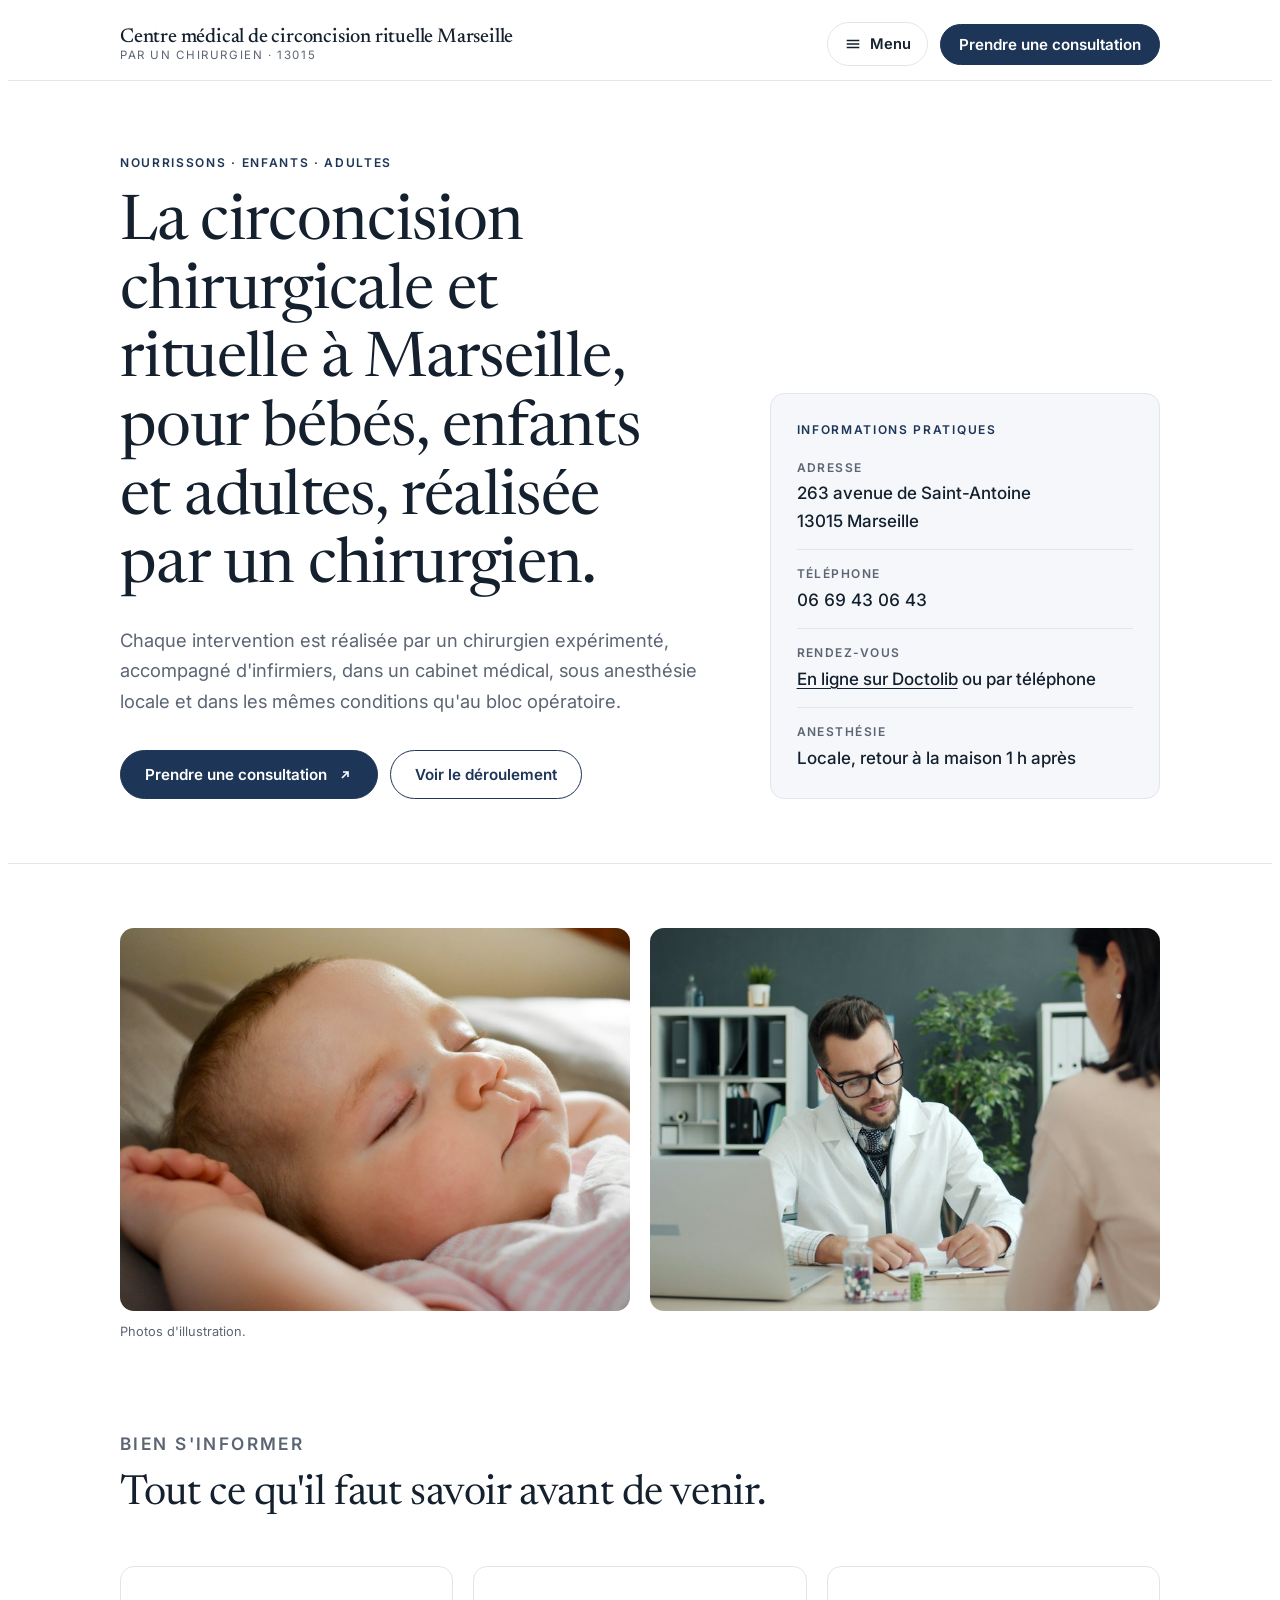
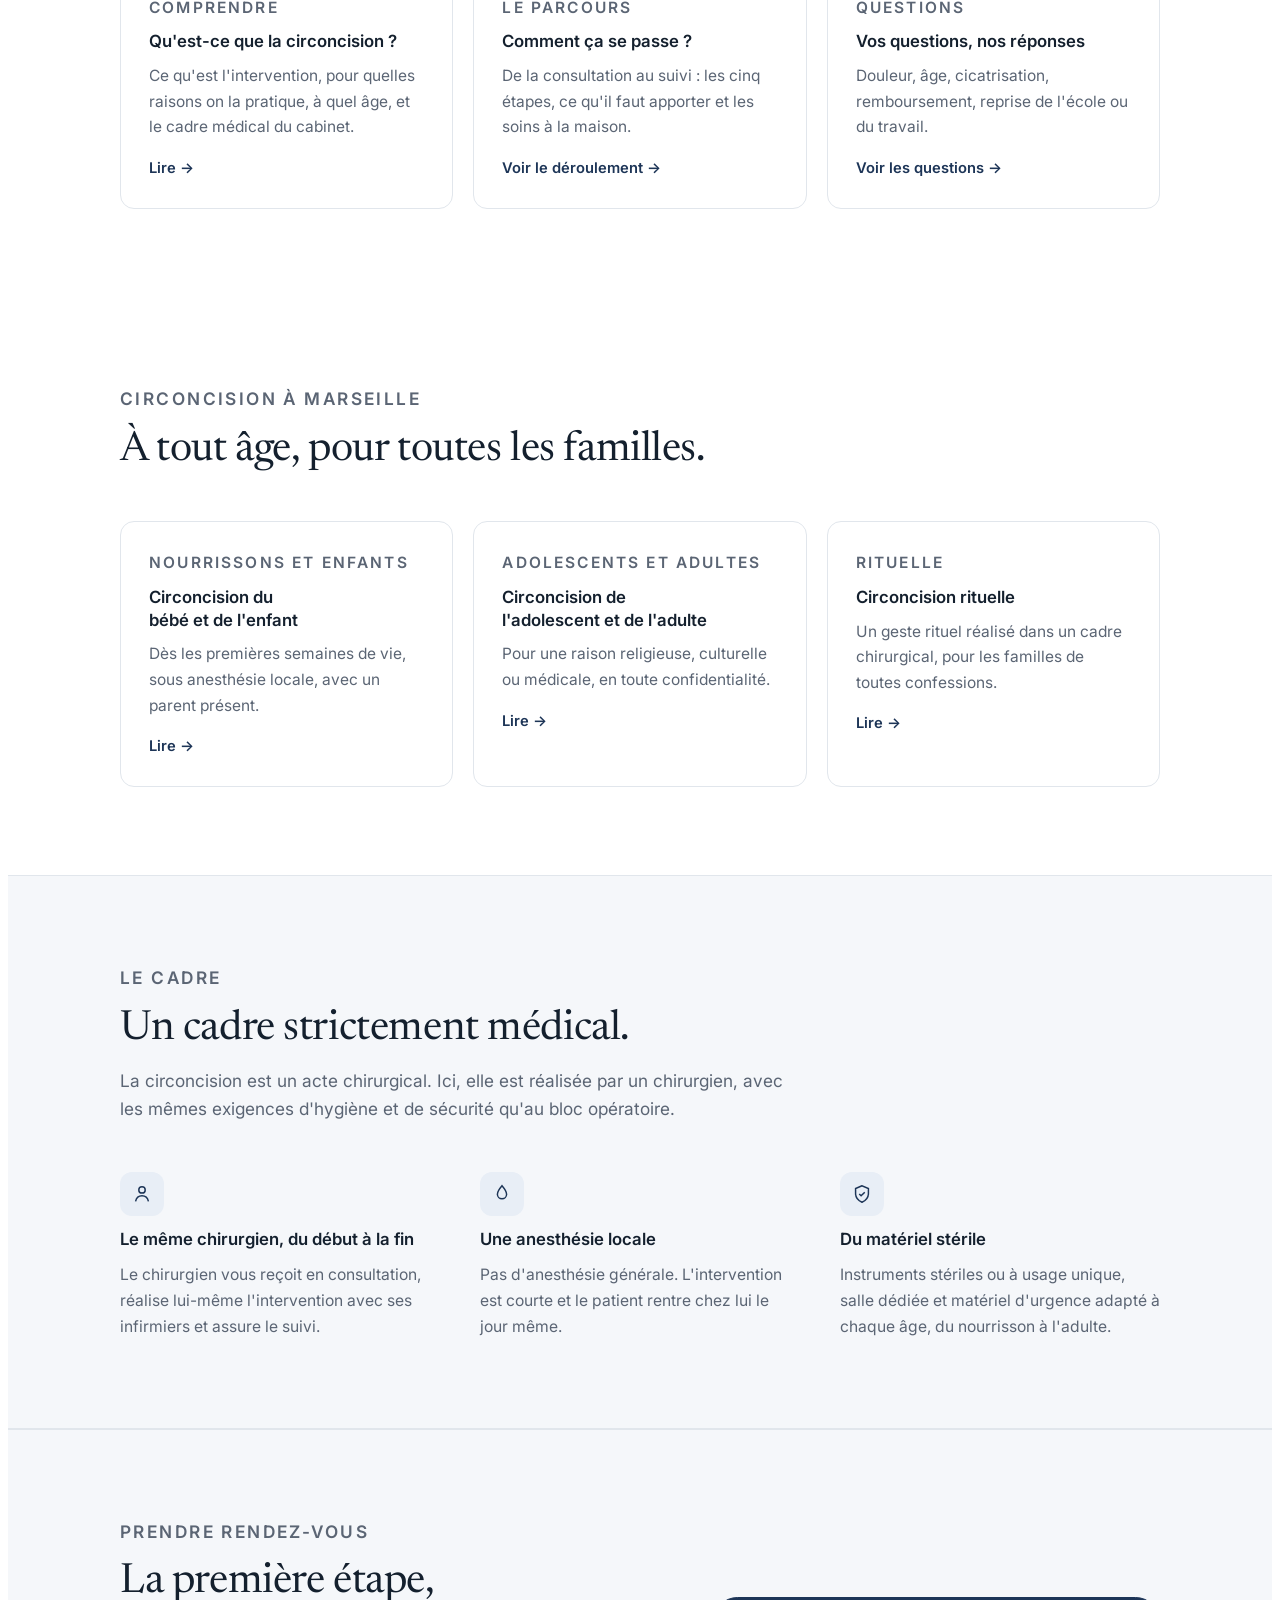
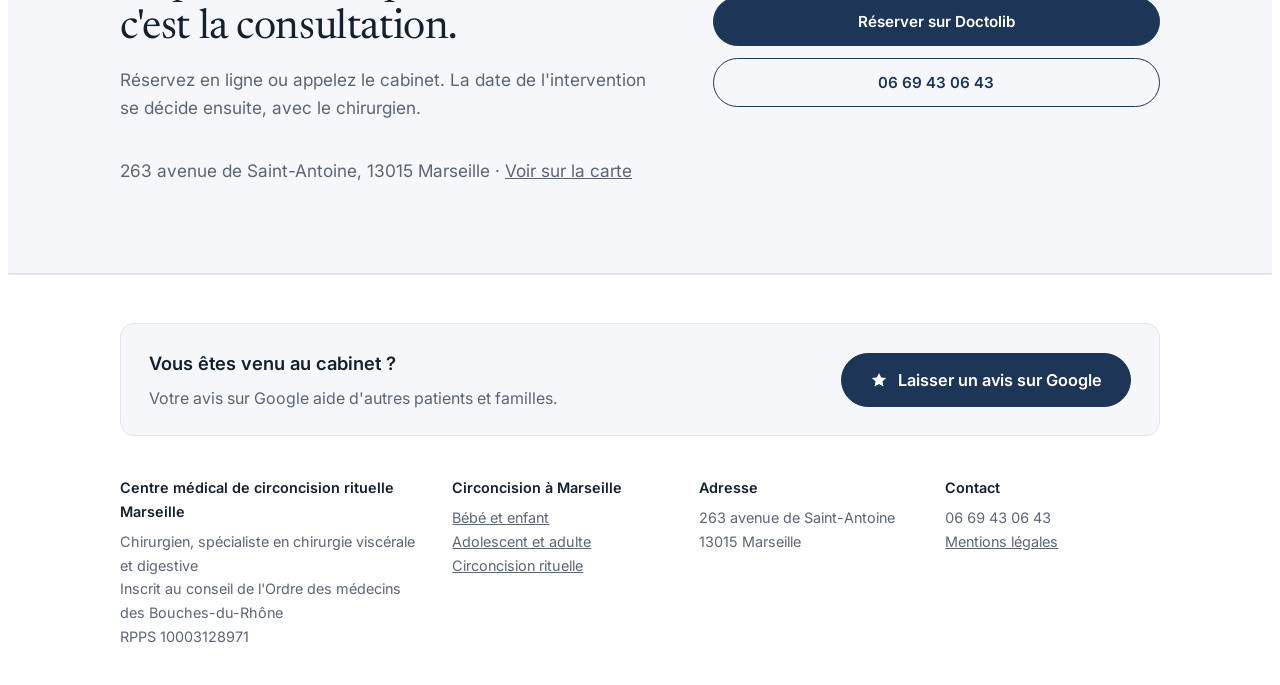
==== commit a6043f02: "Nom du site : Centre medical de circoncision rituelle Marseille" ====
--- a/index.html
+++ b/index.html
@@ -2,18 +2,18 @@
 <html lang="fr"><head><meta charset="utf-8"><meta name="viewport" content="width=device-width,initial-scale=1,viewport-fit=cover">
 <title>Circoncision Marseille · Bébé, enfant et adulte · Par un chirurgien</title>
 <meta name="description" content="Circoncision à Marseille pour bébés, enfants et adultes, chirurgicale ou rituelle, par un chirurgien sous anesthésie locale. Rendez-vous sur Doctolib ou au 06 69 43 06 43.">
-<meta property="og:site_name" content="Circoncision Marseille par un chirurgien">
+<meta property="og:site_name" content="Centre médical de circoncision rituelle Marseille">
 <meta name="google-site-verification" content="c0qmM_d3kMXVeMrVc6Ky9E0ub9-GybHgEHuJxb8BpMc">
 <meta name="google-site-verification" content="s0igiYWlBnHsUi0on4MsOtNS3VM-auSryWVG869lVNU">
 <link rel="preconnect" href="https://fonts.googleapis.com">
 <link rel="stylesheet" href="https://fonts.googleapis.com/css2?family=Newsreader:opsz,wght@6..72,400;6..72,500&family=Inter:wght@400;500;600&display=swap">
-<link rel="stylesheet" href="styles.css">
+<link rel="stylesheet" href="styles.css?v=3">
 <link rel="canonical" href="https://circoncision-chirurgicale-marseille.com/">
-<script type="application/ld+json">{"@context": "https://schema.org", "@type": "MedicalClinic", "name": "Circoncision Marseille par un chirurgien", "alternateName": "Circoncision Chirurgicale et Rituelle Marseille", "url": "https://circoncision-chirurgicale-marseille.com/", "telephone": "+33669430643", "email": "circoncision.marseille@gmail.com", "image": "https://circoncision-chirurgicale-marseille.com/photos/cabinet.jpg", "address": {"@type": "PostalAddress", "streetAddress": "263 avenue de Saint-Antoine", "postalCode": "13015", "addressLocality": "Marseille", "addressRegion": "Provence-Alpes-Côte d'Azur", "addressCountry": "FR"}, "areaServed": "Marseille", "medicalSpecialty": "Surgical", "availableService": {"@type": "MedicalProcedure", "name": "Circoncision"}, "description": "Circoncision chirurgicale et rituelle à Marseille pour nourrissons, enfants et adultes, réalisée par un chirurgien sous anesthésie locale."}</script>
-<script type="application/ld+json">{"@context": "https://schema.org", "@type": "WebSite", "name": "Circoncision Marseille par un chirurgien", "alternateName": "Circoncision Chirurgicale et Rituelle Marseille", "url": "https://circoncision-chirurgicale-marseille.com/"}</script>
+<script type="application/ld+json">{"@context": "https://schema.org", "@type": "MedicalClinic", "name": "Centre médical de circoncision rituelle Marseille", "alternateName": "Circoncision Chirurgicale et Rituelle Marseille", "url": "https://circoncision-chirurgicale-marseille.com/", "telephone": "+33669430643", "email": "circoncision.marseille@gmail.com", "image": "https://circoncision-chirurgicale-marseille.com/photos/cabinet.jpg", "address": {"@type": "PostalAddress", "streetAddress": "263 avenue de Saint-Antoine", "postalCode": "13015", "addressLocality": "Marseille", "addressRegion": "Provence-Alpes-Côte d'Azur", "addressCountry": "FR"}, "areaServed": "Marseille", "medicalSpecialty": "Surgical", "availableService": {"@type": "MedicalProcedure", "name": "Circoncision"}, "description": "Circoncision chirurgicale et rituelle à Marseille pour nourrissons, enfants et adultes, réalisée par un chirurgien sous anesthésie locale."}</script>
+<script type="application/ld+json">{"@context": "https://schema.org", "@type": "WebSite", "name": "Centre médical de circoncision rituelle Marseille", "alternateName": "Circoncision Chirurgicale et Rituelle Marseille", "url": "https://circoncision-chirurgicale-marseille.com/"}</script>
 </head><body>
 <header class="top"><div class="wrap">
-  <a class="brand" href="index.html"><b>Circoncision Marseille</b><span>Par un chirurgien · 13015</span></a>
+  <a class="brand" href="index.html"><b>Centre médical de circoncision rituelle Marseille</b><span>Par un chirurgien · 13015</span></a>
   <nav aria-label="Navigation principale"><a href="la-circoncision.html">La circoncision</a><a href="deroulement.html">Déroulement</a><a href="questions.html">Questions</a><a href="contact.html">Contact</a></nav>
   <div class="right"><details class="menu"><summary><svg viewBox="0 0 20 20" fill="none" stroke="currentColor" stroke-width="1.7" aria-hidden="true"><path d="M3 6h14M3 10h14M3 14h14"/></svg>Menu</summary>
     <div class="menu-panel"><a href="index.html" aria-current="page">Accueil</a><a href="la-circoncision.html">La circoncision</a><a href="deroulement.html">Déroulement</a><a href="questions.html">Questions</a><a href="contact.html">Contact</a><hr><a class="btn" href="https://www.doctolib.fr/chirurgien-visceral-et-digestif/marseille/stephane-cherki" target="_blank" rel="noopener">Prendre une consultation</a><span class="num menu-tel">06 69 43 06 43</span></div></details>
@@ -98,7 +98,7 @@
 </div></section><footer><div class="wrap">
   <div class="avis"><p><b>Vous êtes venu au cabinet ?</b>Votre avis sur Google aide d'autres patients et familles.</p><a class="btn" href="https://search.google.com/local/writereview?placeid=ChIJVTwFk2jryRIR-bHoEnYeXoQ" target="_blank" rel="noopener"><svg viewBox="0 0 24 24" aria-hidden="true"><path fill="currentColor" d="M12 2.5l2.9 6.1 6.6.8-4.9 4.6 1.3 6.6L12 17.3l-5.9 3.3 1.3-6.6-4.9-4.6 6.6-.8z"/></svg>Laisser un avis sur Google</a></div>
   <div class="grid">
-    <div><b>Circoncision Marseille</b>Chirurgien, spécialiste en chirurgie viscérale et digestive<br>Inscrit au conseil de l'Ordre des médecins des Bouches-du-Rhône<br>RPPS 10003128971</div>
+    <div><b>Centre médical de circoncision rituelle Marseille</b>Chirurgien, spécialiste en chirurgie viscérale et digestive<br>Inscrit au conseil de l'Ordre des médecins des Bouches-du-Rhône<br>RPPS 10003128971</div>
     <div><b>Circoncision à Marseille</b><a href="circoncision-bebe-marseille.html">Bébé et enfant</a><br><a href="circoncision-adulte-marseille.html">Adolescent et adulte</a><br><a href="circoncision-rituelle-marseille.html">Circoncision rituelle</a></div>
     <div><b>Adresse</b>263 avenue de Saint-Antoine<br>13015 Marseille</div>
     <div><b>Contact</b><span class="num">06 69 43 06 43</span><br><a href="mentions-legales.html">Mentions légales</a></div>
--- a/styles.css
+++ b/styles.css
@@ -39,7 +39,8 @@
 header.top .wrap{display:flex;align-items:center;justify-content:space-between;gap:24px;padding-block:14px}
 .brand{display:flex;flex-direction:column;line-height:1.15;text-decoration:none}
 .brand b{font-family:var(--f-display);font-weight:500;font-size:1.25rem;letter-spacing:-.01em}
-.brand span{font-size:.72rem;letter-spacing:.14em;text-transform:uppercase;color:var(--muted)}
+.brand span{font-size:.72rem;letter-spacing:.14em;text-transform:uppercase;color:var(--muted);white-space:nowrap}
+@media (max-width:640px){.brand b{font-size:1.1rem}}
 nav{display:flex;gap:28px;font-size:.92rem}
 nav a{text-decoration:none;color:var(--muted)}
 nav a:hover{color:var(--ink)}
